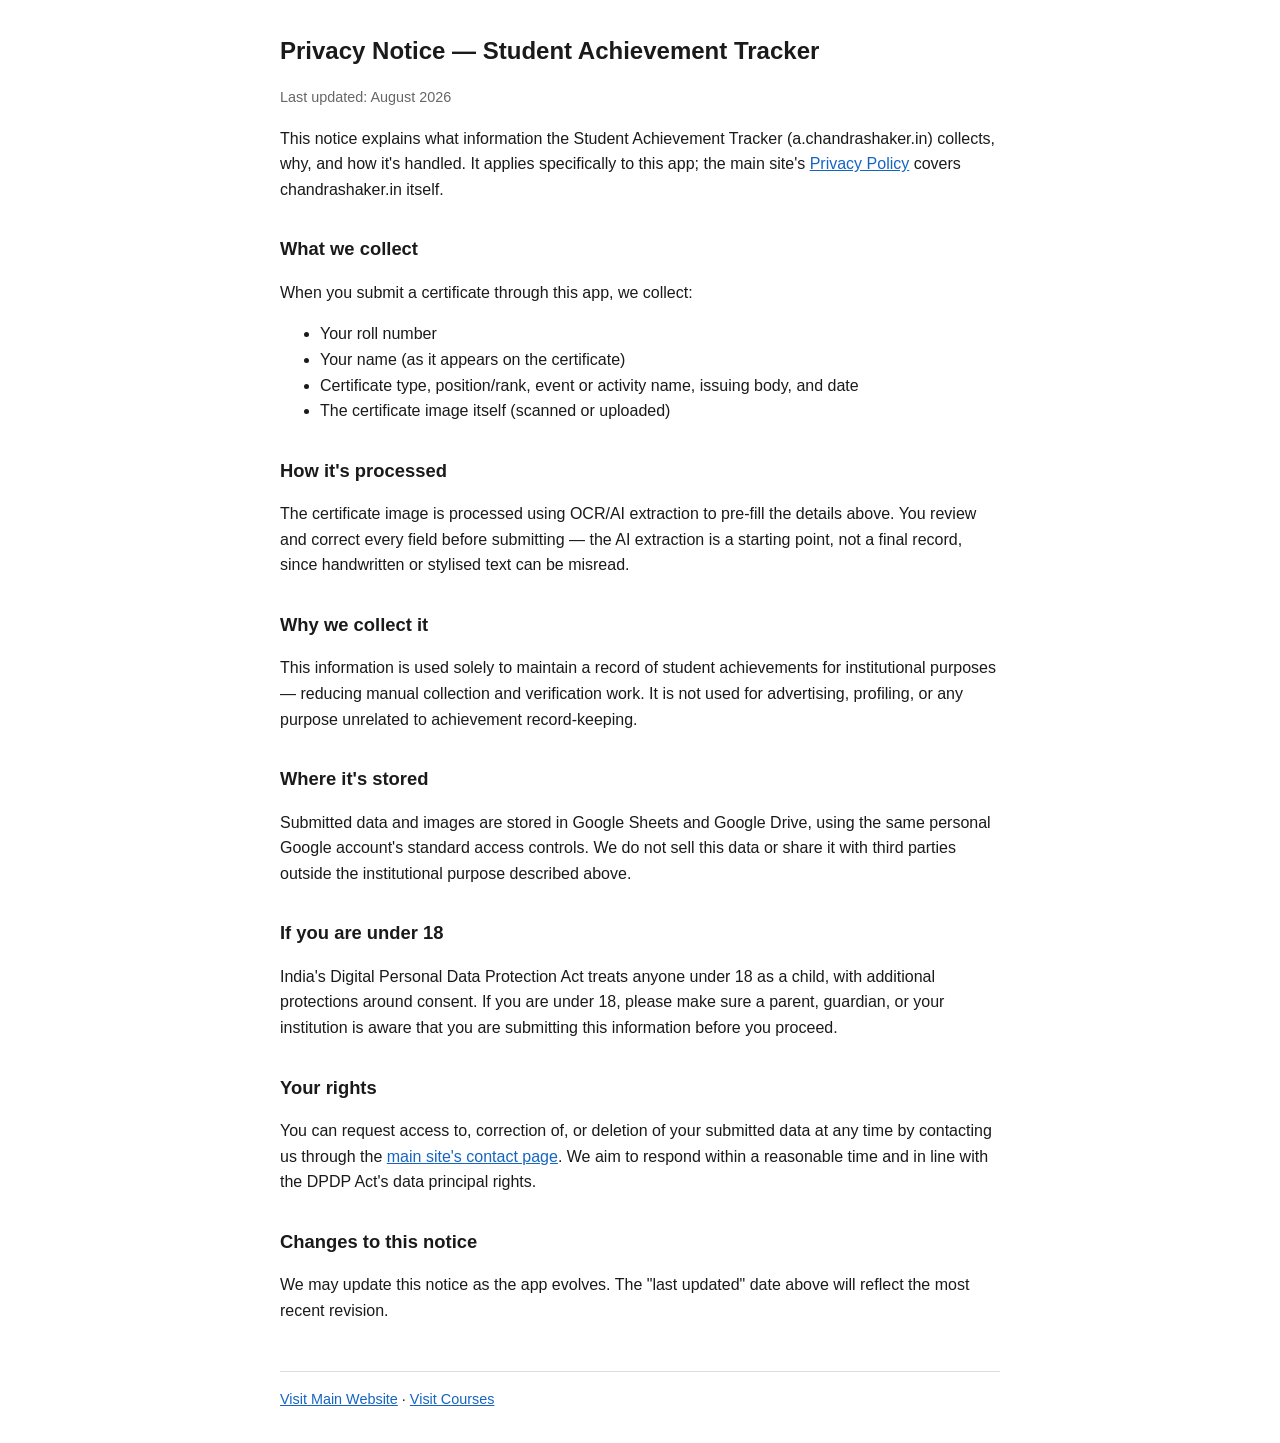
==== frontend/privacy.html @ 2ab3dab3 "Add privacy notice page and footer link Added frontend/privacy.html as a standalone static page alon" ====
<!DOCTYPE html>
<html lang="en">
<head>
<meta charset="UTF-8">
<meta name="viewport" content="width=device-width, initial-scale=1, viewport-fit=cover">
<title>Privacy Notice - Student Achievement Tracker</title>
<style>
  body { font-family: -apple-system, BlinkMacSystemFont, "Segoe UI", Roboto, sans-serif; max-width: 720px; margin: 2rem auto; padding: 0 1.25rem; line-height: 1.6; color: #1a1a1a; }
  h1 { font-size: 1.5rem; }
  h2 { font-size: 1.15rem; margin-top: 2rem; }
  .updated { color: #666; font-size: 0.9rem; }
  footer { margin-top: 3rem; padding-top: 1rem; border-top: 1px solid #ddd; font-size: 0.9rem; }
  a { color: #1565C0; }
</style>
</head>
<body>

<h1>Privacy Notice — Student Achievement Tracker</h1>
<p class="updated">Last updated: August 2026</p>

<p>This notice explains what information the Student Achievement Tracker (a.chandrashaker.in) collects, why, and how it's handled. It applies specifically to this app; the main site's <a href="https://chandrashaker.in/privacy-policy/">Privacy Policy</a> covers chandrashaker.in itself.</p>

<h2>What we collect</h2>
<p>When you submit a certificate through this app, we collect:</p>
<ul>
  <li>Your roll number</li>
  <li>Your name (as it appears on the certificate)</li>
  <li>Certificate type, position/rank, event or activity name, issuing body, and date</li>
  <li>The certificate image itself (scanned or uploaded)</li>
</ul>

<h2>How it's processed</h2>
<p>The certificate image is processed using OCR/AI extraction to pre-fill the details above. You review and correct every field before submitting — the AI extraction is a starting point, not a final record, since handwritten or stylised text can be misread.</p>

<h2>Why we collect it</h2>
<p>This information is used solely to maintain a record of student achievements for institutional purposes — reducing manual collection and verification work. It is not used for advertising, profiling, or any purpose unrelated to achievement record-keeping.</p>

<h2>Where it's stored</h2>
<p>Submitted data and images are stored in Google Sheets and Google Drive, using the same personal Google account's standard access controls. We do not sell this data or share it with third parties outside the institutional purpose described above.</p>

<h2>If you are under 18</h2>
<p>India's Digital Personal Data Protection Act treats anyone under 18 as a child, with additional protections around consent. If you are under 18, please make sure a parent, guardian, or your institution is aware that you are submitting this information before you proceed.</p>

<h2>Your rights</h2>
<p>You can request access to, correction of, or deletion of your submitted data at any time by contacting us through the <a href="https://chandrashaker.in/contact/">main site's contact page</a>. We aim to respond within a reasonable time and in line with the DPDP Act's data principal rights.</p>

<h2>Changes to this notice</h2>
<p>We may update this notice as the app evolves. The "last updated" date above will reflect the most recent revision.</p>

<footer>
  <a href="https://chandrashaker.in">Visit Main Website</a> · <a href="https://courses.chandrashaker.in">Visit Courses</a>
</footer>

</body>
</html>
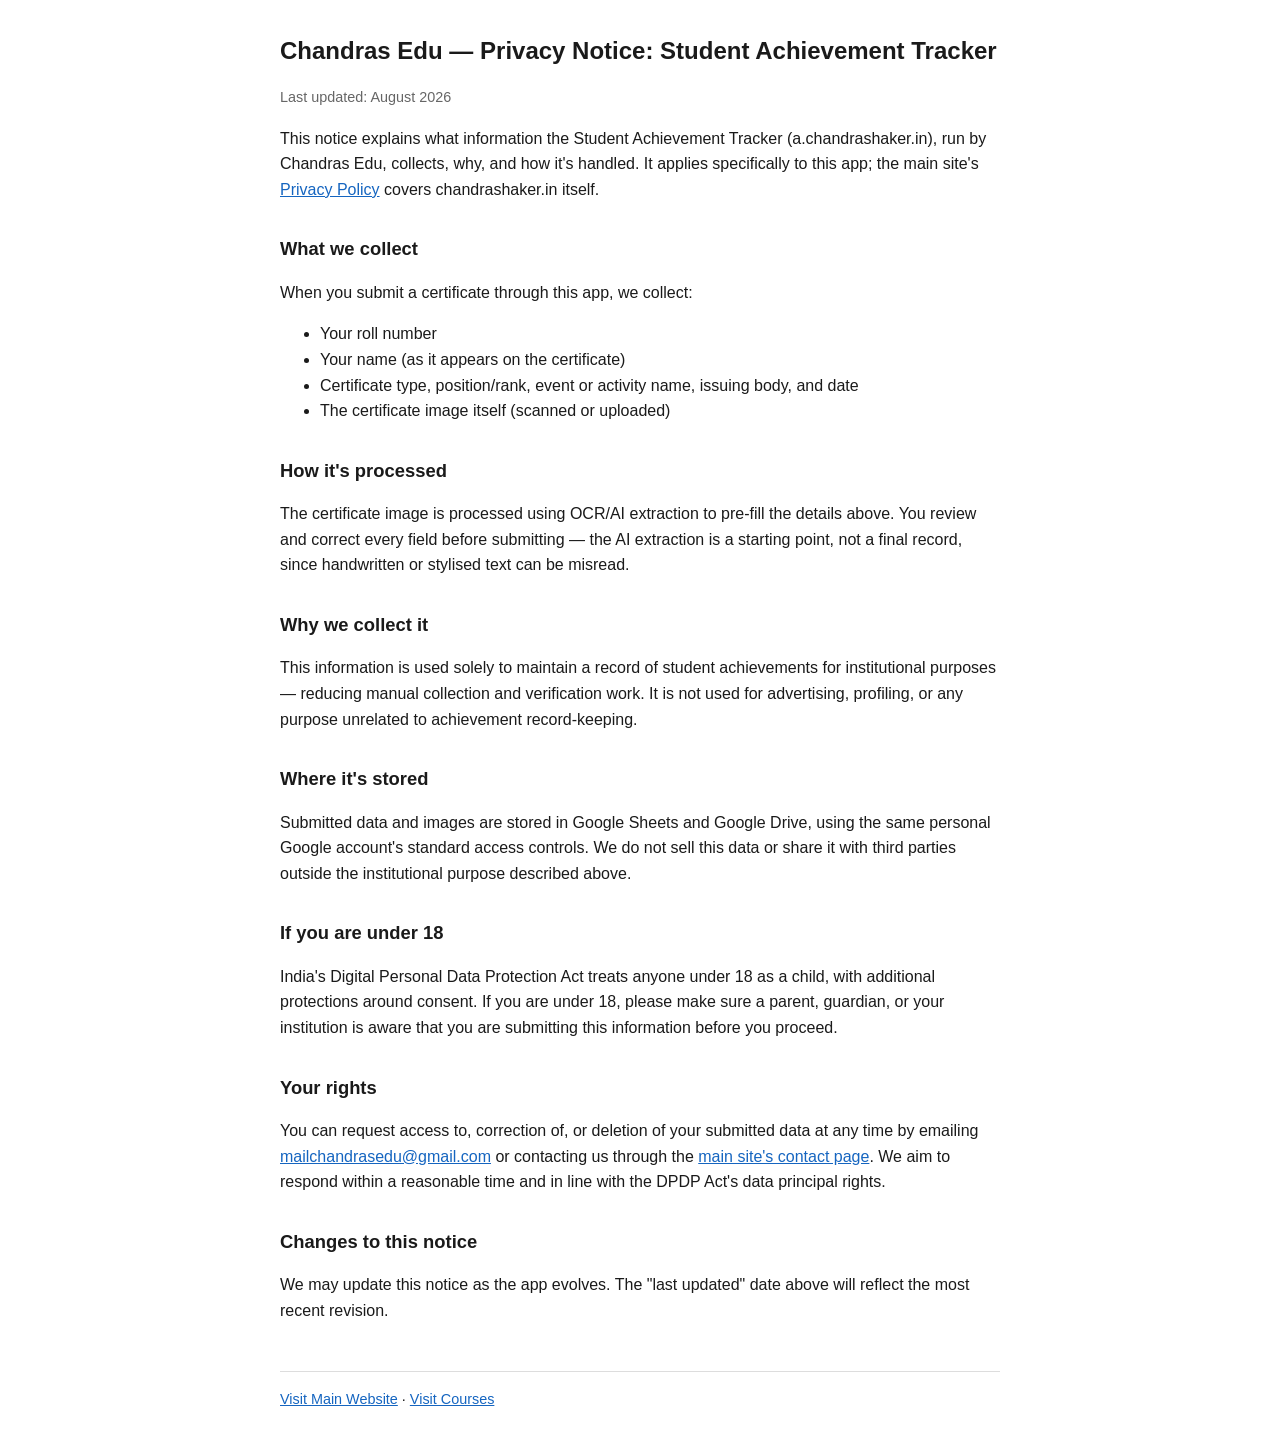
==== commit 360cf47d: "Update privacy notice: attribute to Chandras Edu, add contact email Title/heading now reads "Chandra" ====
--- a/frontend/privacy.html
+++ b/frontend/privacy.html
@@ -3,7 +3,7 @@
 <head>
 <meta charset="UTF-8">
 <meta name="viewport" content="width=device-width, initial-scale=1, viewport-fit=cover">
-<title>Privacy Notice - Student Achievement Tracker</title>
+<title>Chandras Edu - Privacy Notice: Student Achievement Tracker</title>
 <style>
   body { font-family: -apple-system, BlinkMacSystemFont, "Segoe UI", Roboto, sans-serif; max-width: 720px; margin: 2rem auto; padding: 0 1.25rem; line-height: 1.6; color: #1a1a1a; }
   h1 { font-size: 1.5rem; }
@@ -15,10 +15,10 @@
 </head>
 <body>
 
-<h1>Privacy Notice — Student Achievement Tracker</h1>
+<h1>Chandras Edu — Privacy Notice: Student Achievement Tracker</h1>
 <p class="updated">Last updated: August 2026</p>
 
-<p>This notice explains what information the Student Achievement Tracker (a.chandrashaker.in) collects, why, and how it's handled. It applies specifically to this app; the main site's <a href="https://chandrashaker.in/privacy-policy/">Privacy Policy</a> covers chandrashaker.in itself.</p>
+<p>This notice explains what information the Student Achievement Tracker (a.chandrashaker.in), run by Chandras Edu, collects, why, and how it's handled. It applies specifically to this app; the main site's <a href="https://chandrashaker.in/privacy-policy/">Privacy Policy</a> covers chandrashaker.in itself.</p>
 
 <h2>What we collect</h2>
 <p>When you submit a certificate through this app, we collect:</p>
@@ -42,7 +42,7 @@
 <p>India's Digital Personal Data Protection Act treats anyone under 18 as a child, with additional protections around consent. If you are under 18, please make sure a parent, guardian, or your institution is aware that you are submitting this information before you proceed.</p>
 
 <h2>Your rights</h2>
-<p>You can request access to, correction of, or deletion of your submitted data at any time by contacting us through the <a href="https://chandrashaker.in/contact/">main site's contact page</a>. We aim to respond within a reasonable time and in line with the DPDP Act's data principal rights.</p>
+<p>You can request access to, correction of, or deletion of your submitted data at any time by emailing <a href="mailto:mailchandrasedu@gmail.com">mailchandrasedu@gmail.com</a> or contacting us through the <a href="https://chandrashaker.in/contact/">main site's contact page</a>. We aim to respond within a reasonable time and in line with the DPDP Act's data principal rights.</p>
 
 <h2>Changes to this notice</h2>
 <p>We may update this notice as the app evolves. The "last updated" date above will reflect the most recent revision.</p>
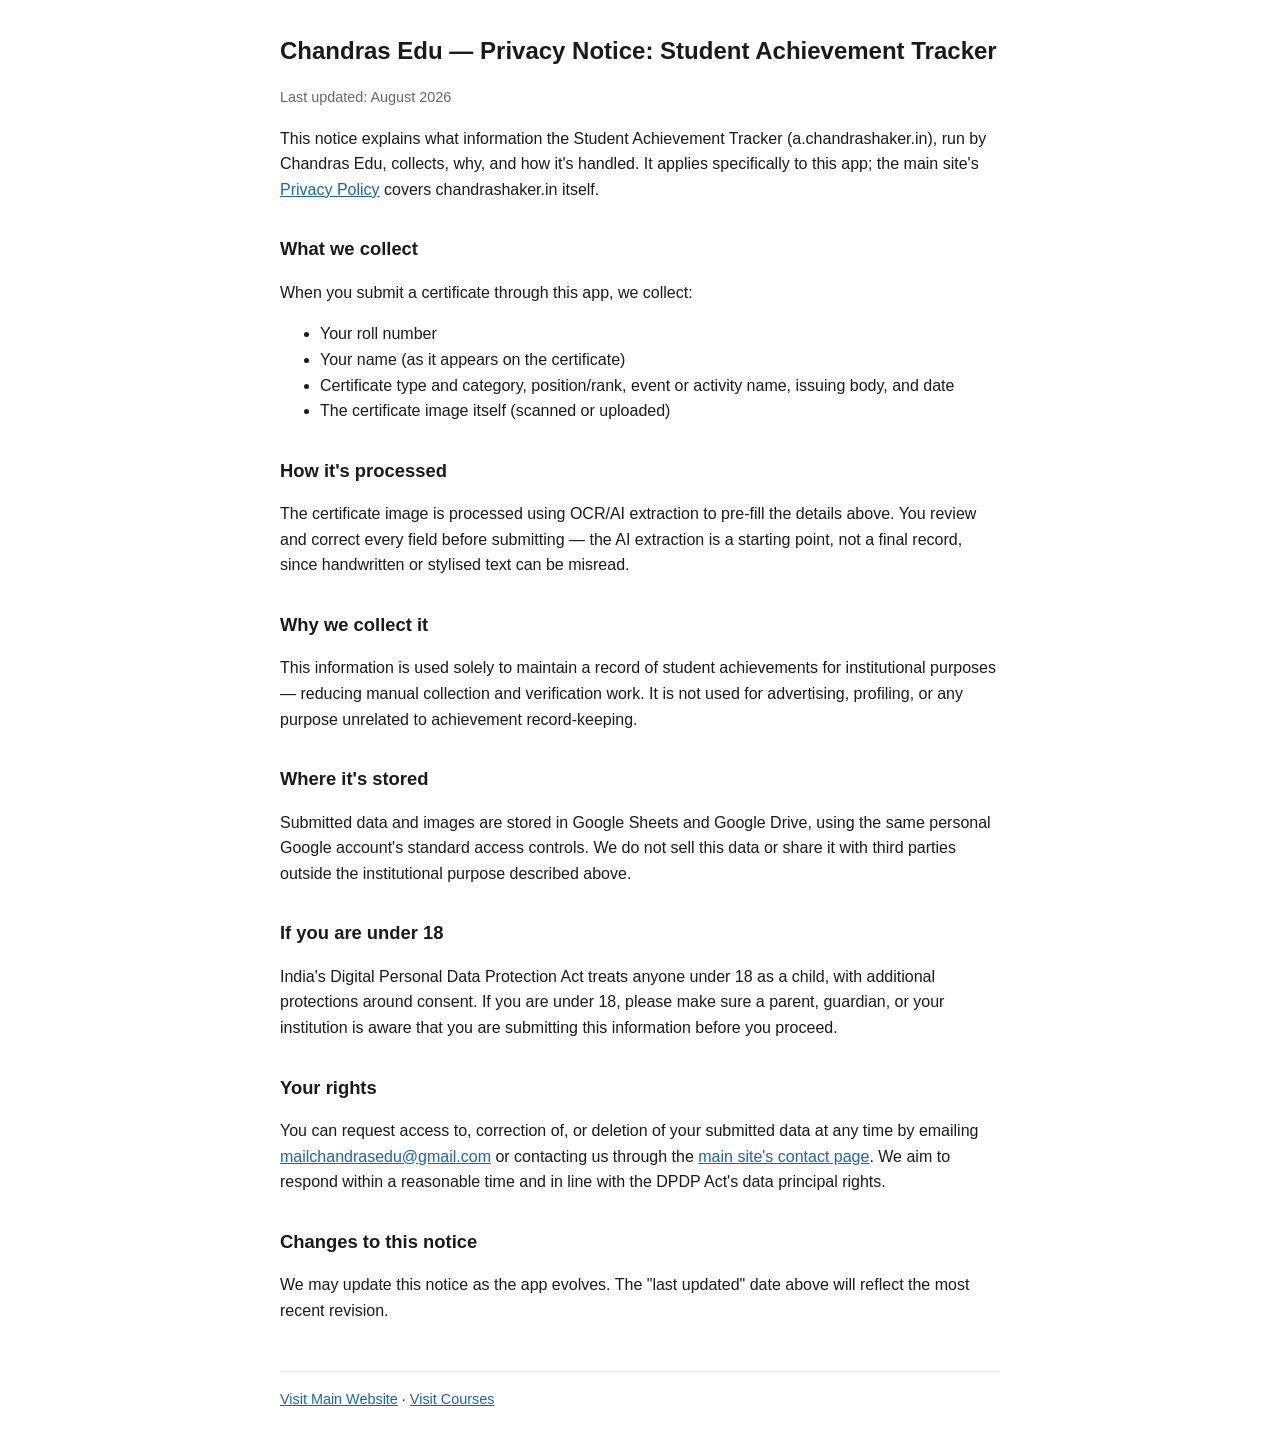
==== commit edb3ca73: "Mention Certificate Category in the privacy notice's data-collection list" ====
--- a/frontend/privacy.html
+++ b/frontend/privacy.html
@@ -25,7 +25,7 @@
 <ul>
   <li>Your roll number</li>
   <li>Your name (as it appears on the certificate)</li>
-  <li>Certificate type, position/rank, event or activity name, issuing body, and date</li>
+  <li>Certificate type and category, position/rank, event or activity name, issuing body, and date</li>
   <li>The certificate image itself (scanned or uploaded)</li>
 </ul>
 
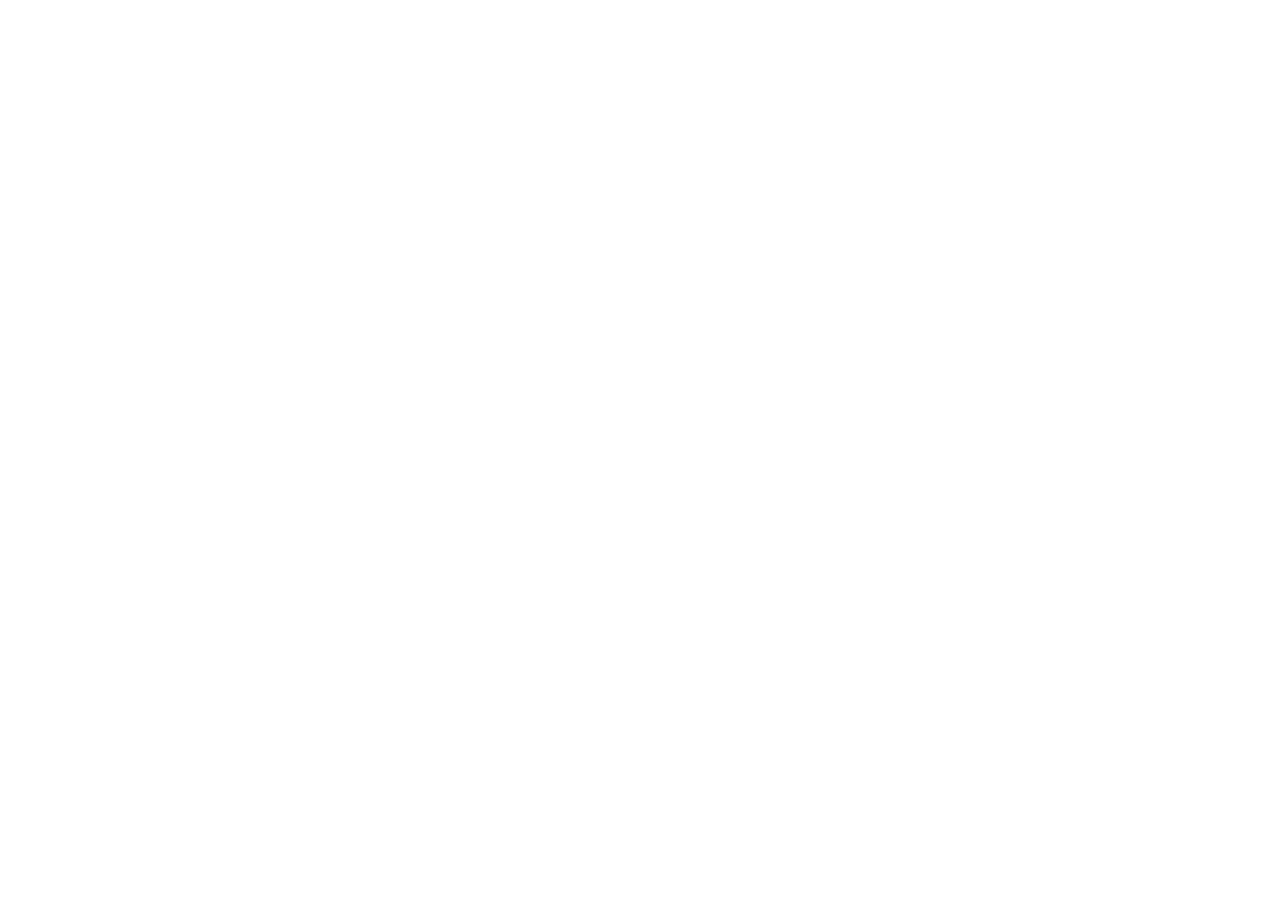
==== commit 034b4c83: "Point privacy link to consolidated notice at apps.chandrashaker.in Footer link now points to the sha" ====
--- a/frontend/privacy.html
+++ b/frontend/privacy.html
@@ -3,53 +3,14 @@
 <head>
 <meta charset="UTF-8">
 <meta name="viewport" content="width=device-width, initial-scale=1, viewport-fit=cover">
+<meta http-equiv="refresh" content="0; url=https://apps.chandrashaker.in/privacy.html">
 <title>Chandras Edu - Privacy Notice: Student Achievement Tracker</title>
 <style>
   body { font-family: -apple-system, BlinkMacSystemFont, "Segoe UI", Roboto, sans-serif; max-width: 720px; margin: 2rem auto; padding: 0 1.25rem; line-height: 1.6; color: #1a1a1a; }
-  h1 { font-size: 1.5rem; }
-  h2 { font-size: 1.15rem; margin-top: 2rem; }
-  .updated { color: #666; font-size: 0.9rem; }
-  footer { margin-top: 3rem; padding-top: 1rem; border-top: 1px solid #ddd; font-size: 0.9rem; }
   a { color: #1565C0; }
 </style>
 </head>
 <body>
-
-<h1>Chandras Edu — Privacy Notice: Student Achievement Tracker</h1>
-<p class="updated">Last updated: August 2026</p>
-
-<p>This notice explains what information the Student Achievement Tracker (a.chandrashaker.in), run by Chandras Edu, collects, why, and how it's handled. It applies specifically to this app; the main site's <a href="https://chandrashaker.in/privacy-policy/">Privacy Policy</a> covers chandrashaker.in itself.</p>
-
-<h2>What we collect</h2>
-<p>When you submit a certificate through this app, we collect:</p>
-<ul>
-  <li>Your roll number</li>
-  <li>Your name (as it appears on the certificate)</li>
-  <li>Certificate type and category, position/rank, event or activity name, issuing body, and date</li>
-  <li>The certificate image itself (scanned or uploaded)</li>
-</ul>
-
-<h2>How it's processed</h2>
-<p>The certificate image is processed using OCR/AI extraction to pre-fill the details above. You review and correct every field before submitting — the AI extraction is a starting point, not a final record, since handwritten or stylised text can be misread.</p>
-
-<h2>Why we collect it</h2>
-<p>This information is used solely to maintain a record of student achievements for institutional purposes — reducing manual collection and verification work. It is not used for advertising, profiling, or any purpose unrelated to achievement record-keeping.</p>
-
-<h2>Where it's stored</h2>
-<p>Submitted data and images are stored in Google Sheets and Google Drive, using the same personal Google account's standard access controls. We do not sell this data or share it with third parties outside the institutional purpose described above.</p>
-
-<h2>If you are under 18</h2>
-<p>India's Digital Personal Data Protection Act treats anyone under 18 as a child, with additional protections around consent. If you are under 18, please make sure a parent, guardian, or your institution is aware that you are submitting this information before you proceed.</p>
-
-<h2>Your rights</h2>
-<p>You can request access to, correction of, or deletion of your submitted data at any time by emailing <a href="mailto:mailchandrasedu@gmail.com">mailchandrasedu@gmail.com</a> or contacting us through the <a href="https://chandrashaker.in/contact/">main site's contact page</a>. We aim to respond within a reasonable time and in line with the DPDP Act's data principal rights.</p>
-
-<h2>Changes to this notice</h2>
-<p>We may update this notice as the app evolves. The "last updated" date above will reflect the most recent revision.</p>
-
-<footer>
-  <a href="https://chandrashaker.in">Visit Main Website</a> · <a href="https://courses.chandrashaker.in">Visit Courses</a>
-</footer>
-
+<p>This notice has moved. If you are not redirected automatically, <a href="https://apps.chandrashaker.in/privacy.html">click here</a>.</p>
 </body>
 </html>
